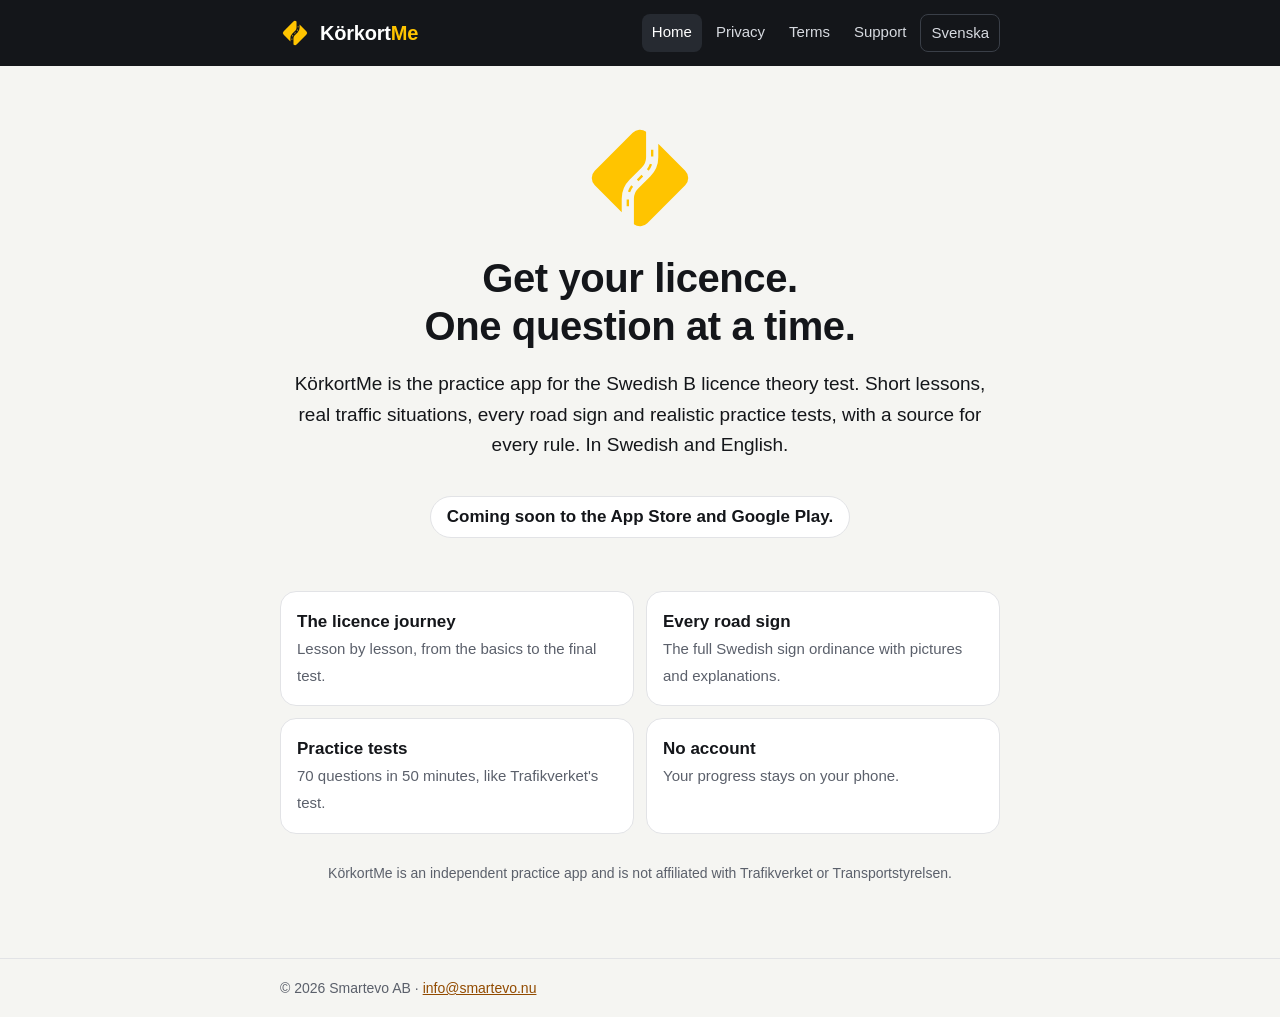
==== index.html @ c3d44499 "Publish KörkortMe website" ====
<!doctype html><html lang="sv"><head><meta charset="utf-8">
<title>KörkortMe</title><meta name="viewport" content="width=device-width,initial-scale=1">
<link rel="icon" href="favicon.svg" type="image/svg+xml">
<script>location.replace((navigator.language||'sv').toLowerCase().startsWith('sv')?'sv/':'en/');</script>
<meta http-equiv="refresh" content="1;url=sv/"></head>
<body><p><a href="sv/">Svenska</a> · <a href="en/">English</a></p></body></html>
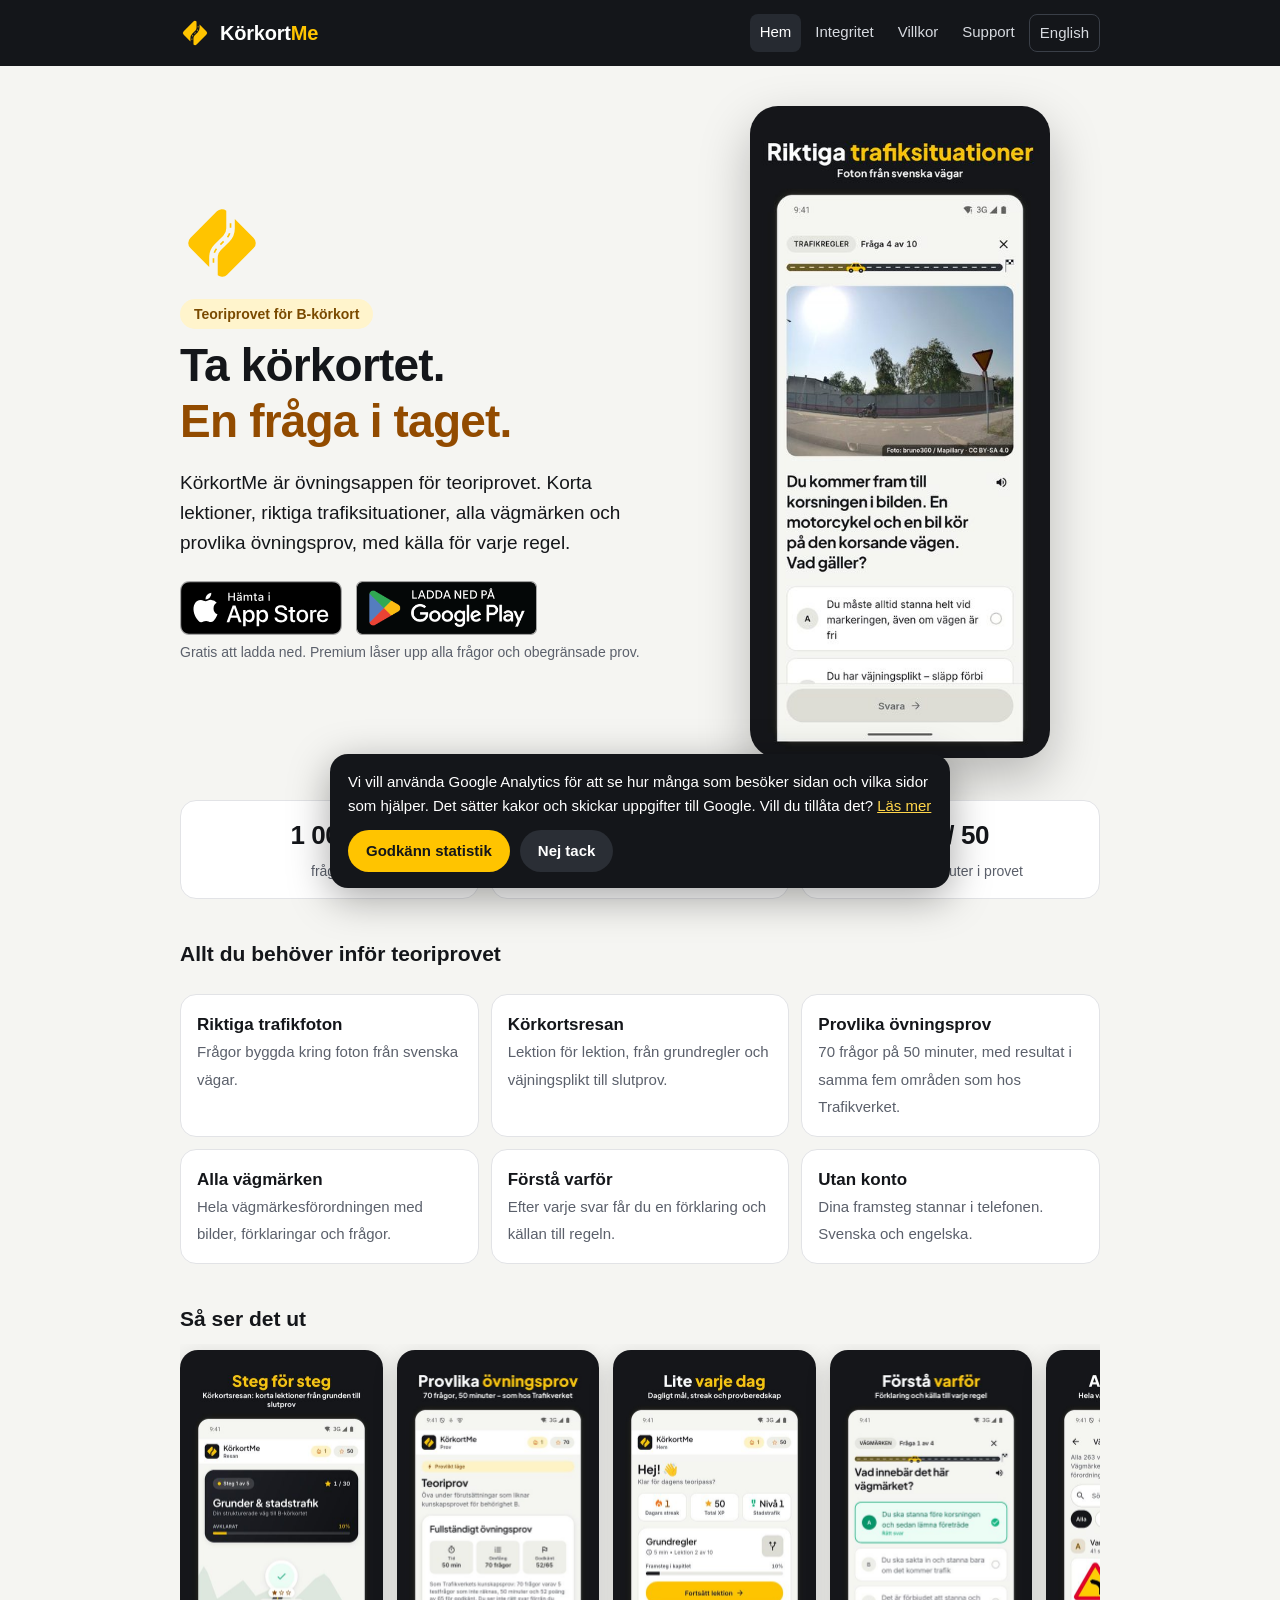
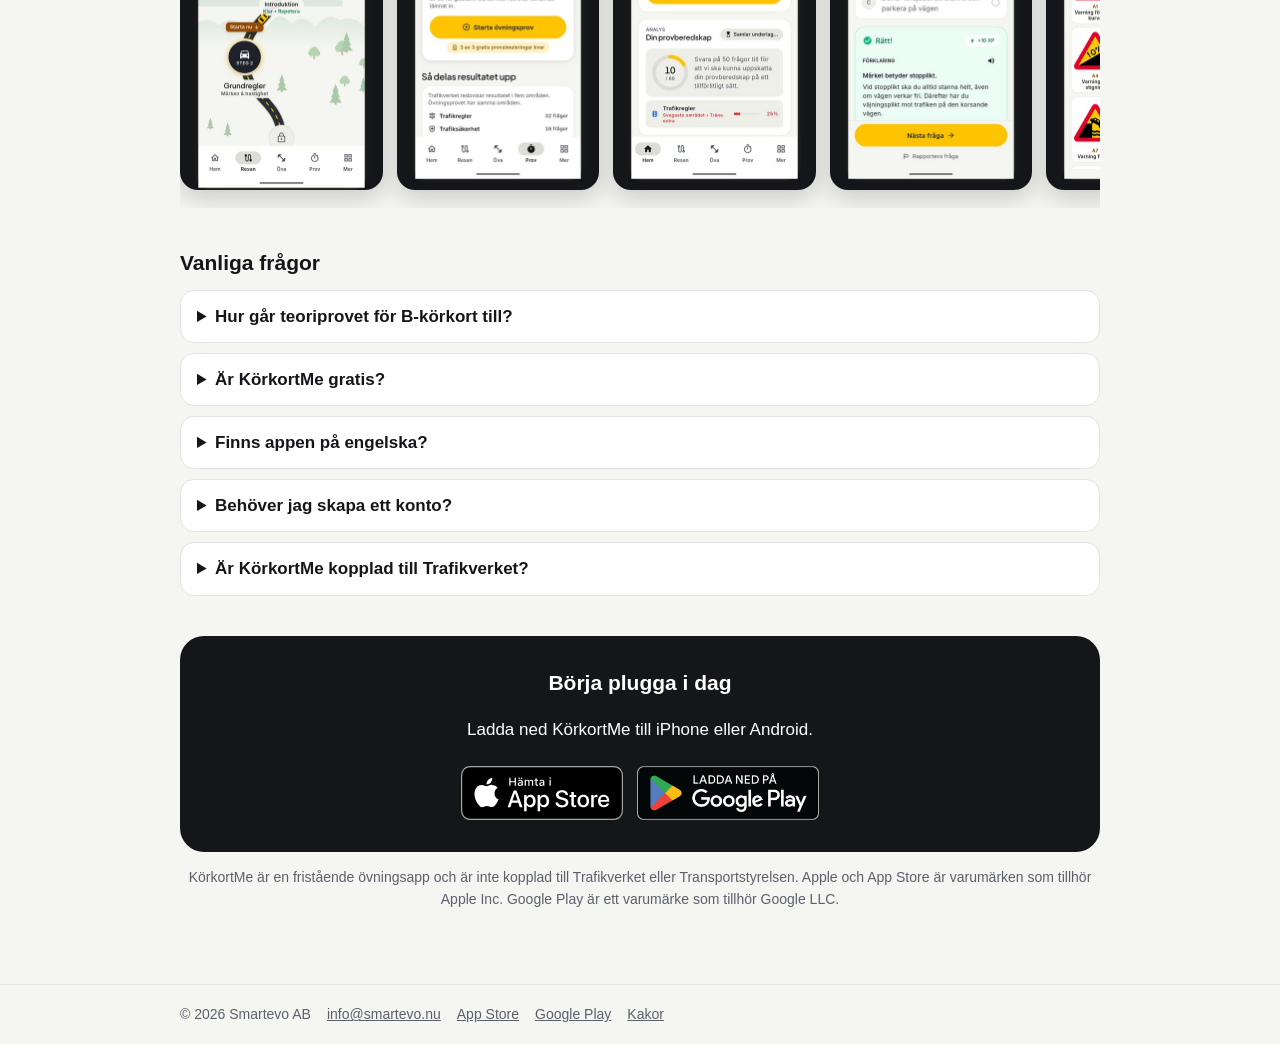
==== commit 7fbd16ad: "Publish KörkortMe website" ====
--- a/index.html
+++ b/index.html
@@ -1,6 +1,86 @@
-<!doctype html><html lang="sv"><head><meta charset="utf-8">
-<title>KörkortMe</title><meta name="viewport" content="width=device-width,initial-scale=1">
-<link rel="icon" href="favicon.svg" type="image/svg+xml">
-<script>location.replace((navigator.language||'sv').toLowerCase().startsWith('sv')?'sv/':'en/');</script>
-<meta http-equiv="refresh" content="1;url=sv/"></head>
-<body><p><a href="sv/">Svenska</a> · <a href="en/">English</a></p></body></html>
+<!doctype html>
+<html lang="sv"><head><meta charset="utf-8"><meta name="viewport" content="width=device-width,initial-scale=1">
+<title>KörkortMe: plugga till teoriprovet för B-körkort</title>
+<meta name="description" content="Öva till teoriprovet för B-körkort med KörkortMe. Frågor med riktiga trafikfoton, alla vägmärken, korta lektioner och provlika övningsprov. Gratis att ladda ned för iPhone och Android.">
+<link rel="canonical" href="https://korkortme.se/"><link rel="alternate" hreflang="sv" href="https://korkortme.se/"><link rel="alternate" hreflang="en" href="https://korkortme.se/en/"><link rel="alternate" hreflang="x-default" href="https://korkortme.se/">
+<meta property="og:type" content="website"><meta property="og:site_name" content="KörkortMe">
+<meta property="og:title" content="KörkortMe: plugga till teoriprovet för B-körkort"><meta property="og:description" content="Öva till teoriprovet för B-körkort med KörkortMe. Frågor med riktiga trafikfoton, alla vägmärken, korta lektioner och provlika övningsprov. Gratis att ladda ned för iPhone och Android.">
+<meta property="og:url" content="https://korkortme.se/"><meta property="og:image" content="https://korkortme.se/assets/og_sv.jpg">
+<meta property="og:image:width" content="1200"><meta property="og:image:height" content="630">
+<meta property="og:locale" content="sv_SE">
+<meta name="twitter:card" content="summary_large_image">
+<meta name="apple-itunes-app" content="app-id=6818624249">
+<meta name="theme-color" content="#14161A">
+<link rel="icon" href="favicon.svg" type="image/svg+xml"><link rel="apple-touch-icon" href="assets/apple-touch-icon.png">
+<link rel="stylesheet" href="style.css?v=b91ab4fe"><script type="application/ld+json">{"@context": "https://schema.org", "@type": "MobileApplication", "name": "KörkortMe", "operatingSystem": "iOS, Android", "applicationCategory": "EducationalApplication", "inLanguage": ["sv", "en"], "description": "Öva till teoriprovet för B-körkort med KörkortMe. Frågor med riktiga trafikfoton, alla vägmärken, korta lektioner och provlika övningsprov. Gratis att ladda ned för iPhone och Android.", "url": "https://korkortme.se/", "image": "https://korkortme.se/assets/og_sv.jpg", "downloadUrl": ["https://apps.apple.com/se/app/k%C3%B6rkortme-k%C3%B6rkort-teori/id6818624249", "https://play.google.com/store/apps/details?id=se.korkortme.app"], "offers": {"@type": "Offer", "price": "0", "priceCurrency": "SEK"}, "publisher": {"@type": "Organization", "name": "Smartevo AB", "email": "info@smartevo.nu", "url": "https://korkortme.se/"}}</script><script type="application/ld+json">{"@context": "https://schema.org", "@type": "FAQPage", "mainEntity": [{"@type": "Question", "name": "Hur går teoriprovet för B-körkort till?", "acceptedAnswer": {"@type": "Answer", "text": "Kunskapsprovet hos Trafikverket har 70 frågor, varav 5 är testfrågor som inte räknas. Du har 50 minuter på dig och behöver 52 rätt av 65 för att bli godkänd. Övningsproven i KörkortMe är upplagda på samma sätt."}}, {"@type": "Question", "name": "Är KörkortMe gratis?", "acceptedAnswer": {"@type": "Answer", "text": "Appen är gratis att ladda ned. Det mesta av första kapitlet, den första lektionen i varje annat kapitel, alla vägmärken och tre övningsprov ingår gratis. Med Premium får du alla frågor och lektioner och obegränsade övningsprov. Premium köps för en period, från en vecka till tolv månader, och förnyas inte automatiskt."}}, {"@type": "Question", "name": "Finns appen på engelska?", "acceptedAnswer": {"@type": "Answer", "text": "Ja. Appen finns på svenska och engelska, och i lektionerna kan du visa frågorna på svenska, som på provet."}}, {"@type": "Question", "name": "Behöver jag skapa ett konto?", "acceptedAnswer": {"@type": "Answer", "text": "Nej. Du kommer igång direkt, och dina framsteg sparas bara i din telefon."}}, {"@type": "Question", "name": "Är KörkortMe kopplad till Trafikverket?", "acceptedAnswer": {"@type": "Answer", "text": "Nej. KörkortMe är en fristående övningsapp. Det riktiga provet bokar du hos Trafikverket."}}]}</script><script>
+(function(){var ID="G-DRVMNP7HHS",K='km_consent';
+function load(){if(window.__kmga)return;window.__kmga=1;window.dataLayer=window.dataLayer||[];window.gtag=function(){dataLayer.push(arguments)};
+gtag('consent','default',{analytics_storage:'denied',ad_storage:'denied',ad_user_data:'denied',ad_personalization:'denied'});gtag('consent','update',{analytics_storage:'granted'});gtag('set','ads_data_redaction',true);gtag('js',new Date());gtag('config',ID,{cookie_expires:34164000,allow_google_signals:false,allow_ad_personalization_signals:false});var s=document.createElement('script');s.async=true;
+s.src='https://www.googletagmanager.com/gtag/js?id='+ID;document.head.appendChild(s);}
+function clear(){document.cookie.split(';').forEach(function(c){var n=c.split('=')[0].trim();if(n.indexOf('_ga')===0){
+['',';domain='+location.hostname,';domain=.'+location.hostname.replace(/^www\./,'')].forEach(function(d){document.cookie=n+'=;max-age=0;path=/'+d;});}});}
+var c=null;try{c=localStorage.getItem(K)}catch(e){}
+if(c==='yes')load();
+document.addEventListener('DOMContentLoaded',function(){var b=document.getElementById('consent');if(!b)return;
+if(c===null)b.hidden=false;
+b.querySelector('.yes').onclick=function(){try{localStorage.setItem(K,'yes')}catch(e){}b.hidden=true;load();};
+b.querySelector('.no').onclick=function(){try{localStorage.setItem(K,'no')}catch(e){}b.hidden=true;if(window.__kmga){gtag('consent','update',{analytics_storage:'denied'});clear();setTimeout(function(){location.reload()},300);}else{clear();}};
+var o=document.getElementById('cookie-settings');if(o)o.onclick=function(e){e.preventDefault();b.hidden=false;};});
+})();
+</script></head>
+<body><header><div class="bar"><a class="brand" href="./"><svg viewBox="0 0 256 256" role="img" aria-label="KörkortMe"><path fill="#FFC400" d="M141 29.36 L141 83.77 A31 31 0 0 1 131.92 105.69 L105.69 131.92 A57 57 0 0 0 89 172.23 L89 201 L31.56 143.56 A22 22 0 0 1 31.56 112.44 L112.44 31.56 A22 22 0 0 1 141 29.36 Z M115 226.64 L115 172.23 A31 31 0 0 1 124.08 150.31 L150.31 124.08 A57 57 0 0 0 167 83.77 L167 55 L224.44 112.44 A22 22 0 0 1 224.44 143.56 L143.56 224.44 A22 22 0 0 1 115 226.64 Z M124.82 134.72 L134.72 124.82 L131.18 121.28 L121.28 131.18 Z M102.21 156.58 A46.5 46.5 0 0 1 109.31 143.66 L113.25 146.74 A41.5 41.5 0 0 0 106.92 158.26 Z M104.5 188.12 L104.5 174.12 L99.5 174.12 L99.5 188.12 Z M153.79 99.42 A46.5 46.5 0 0 1 146.69 112.34 L142.75 109.26 A41.5 41.5 0 0 0 149.08 97.74 Z M151.5 67.88 L151.5 81.88 L156.5 81.88 L156.5 67.88 Z"/></svg><span>Körkort<b>Me</b></span></a>
+<nav><a href="./" aria-current=page>Hem</a><a href="sv/integritet.html">Integritet</a><a href="sv/villkor.html">Villkor</a><a href="sv/support.html">Support</a><a class="lang" href="en/" hreflang="en">English</a></nav></div></header>
+<main class="home"><section class="hero">
+  <div>
+    <div class="mark"><svg viewBox="0 0 256 256" role="img" aria-label="KörkortMe"><path fill="#FFC400" d="M141 29.36 L141 83.77 A31 31 0 0 1 131.92 105.69 L105.69 131.92 A57 57 0 0 0 89 172.23 L89 201 L31.56 143.56 A22 22 0 0 1 31.56 112.44 L112.44 31.56 A22 22 0 0 1 141 29.36 Z M115 226.64 L115 172.23 A31 31 0 0 1 124.08 150.31 L150.31 124.08 A57 57 0 0 0 167 83.77 L167 55 L224.44 112.44 A22 22 0 0 1 224.44 143.56 L143.56 224.44 A22 22 0 0 1 115 226.64 Z M124.82 134.72 L134.72 124.82 L131.18 121.28 L121.28 131.18 Z M102.21 156.58 A46.5 46.5 0 0 1 109.31 143.66 L113.25 146.74 A41.5 41.5 0 0 0 106.92 158.26 Z M104.5 188.12 L104.5 174.12 L99.5 174.12 L99.5 188.12 Z M153.79 99.42 A46.5 46.5 0 0 1 146.69 112.34 L142.75 109.26 A41.5 41.5 0 0 0 149.08 97.74 Z M151.5 67.88 L151.5 81.88 L156.5 81.88 L156.5 67.88 Z"/></svg></div>
+    <span class="kicker">Teoriprovet för B-körkort</span>
+    <h1>Ta körkortet.<br><em>En fråga i taget.</em></h1>
+    <p class="lead">KörkortMe är övningsappen för teoriprovet. Korta lektioner, riktiga trafiksituationer, alla vägmärken och provlika övningsprov, med källa för varje regel.</p>
+    <div class="badges"><a href="https://apps.apple.com/se/app/k%C3%B6rkortme-k%C3%B6rkort-teori/id6818624249" rel="noopener"><img class="apple" src="assets/appstore_sv.svg?v=d06e2189" alt="Hämta i App Store" width="162" height="54"></a><a href="https://play.google.com/store/apps/details?id=se.korkortme.app" rel="noopener"><img class="google" src="assets/googleplay_sv.png?v=f3d07448" alt="Ladda ned på Google Play" width="182" height="54"></a></div>
+    <p class="free">Gratis att ladda ned. Premium låser upp alla frågor och obegränsade prov.</p>
+  </div>
+  <img class="phone" src="img/sv_01_photo.jpg" alt="Fråga med foto från en svensk väg" width="300" height="652">
+</section>
+
+<div class="stats">
+  <div><b>1 000+</b><span>frågor</span></div>
+  <div><b>263</b><span>vägmärken</span></div>
+  <div><b>70 / 50</b><span>frågor / minuter i provet</span></div>
+</div>
+
+<h2>Allt du behöver inför teoriprovet</h2>
+<ul class="features">
+  <li><strong>Riktiga trafikfoton</strong><span>Frågor byggda kring foton från svenska vägar.</span></li>
+  <li><strong>Körkortsresan</strong><span>Lektion för lektion, från grundregler och väjningsplikt till slutprov.</span></li>
+  <li><strong>Provlika övningsprov</strong><span>70 frågor på 50 minuter, med resultat i samma fem områden som hos Trafikverket.</span></li>
+  <li><strong>Alla vägmärken</strong><span>Hela vägmärkesförordningen med bilder, förklaringar och frågor.</span></li>
+  <li><strong>Förstå varför</strong><span>Efter varje svar får du en förklaring och källan till regeln.</span></li>
+  <li><strong>Utan konto</strong><span>Dina framsteg stannar i telefonen. Svenska och engelska.</span></li>
+</ul>
+
+<h2>Så ser det ut</h2>
+<div class="shots"><img src="img/sv_03_journey.jpg" alt="Körkortsresan, lektion för lektion" width="203" height="440" loading="lazy"><img src="img/sv_05_test.jpg" alt="Provlikt övningsprov" width="203" height="440" loading="lazy"><img src="img/sv_06_home.jpg" alt="Hem med dagligt mål" width="203" height="440" loading="lazy"><img src="img/sv_02_answer.jpg" alt="Förklaring och källa efter varje svar" width="203" height="440" loading="lazy"><img src="img/sv_04_signs.jpg" alt="Alla vägmärken med bilder" width="203" height="440" loading="lazy"></div>
+
+<h2>Vanliga frågor</h2>
+<div class="faq">
+  <details><summary>Hur går teoriprovet för B-körkort till?</summary>
+  <p>Kunskapsprovet hos Trafikverket har 70 frågor, varav 5 är testfrågor som inte räknas. Du har 50 minuter på dig och behöver 52 rätt av 65 för att bli godkänd. Övningsproven i KörkortMe är upplagda på samma sätt.</p></details>
+  <details><summary>Är KörkortMe gratis?</summary>
+  <p>Appen är gratis att ladda ned. Det mesta av första kapitlet, den första lektionen i varje annat kapitel, alla vägmärken och tre övningsprov ingår gratis. Med Premium får du alla frågor och lektioner och obegränsade övningsprov. Premium köps för en period, från en vecka till tolv månader, och förnyas inte automatiskt.</p></details>
+  <details><summary>Finns appen på engelska?</summary>
+  <p>Ja. Appen finns på svenska och engelska, och i lektionerna kan du visa frågorna på svenska, som på provet.</p></details>
+  <details><summary>Behöver jag skapa ett konto?</summary>
+  <p>Nej. Du kommer igång direkt, och dina framsteg sparas bara i din telefon.</p></details>
+  <details><summary>Är KörkortMe kopplad till Trafikverket?</summary>
+  <p>Nej. KörkortMe är en fristående övningsapp. Det riktiga provet bokar du hos Trafikverket.</p></details>
+</div>
+
+<section class="cta">
+  <h2>Börja plugga i dag</h2>
+  <p>Ladda ned KörkortMe till iPhone eller Android.</p>
+  <div class="badges"><a href="https://apps.apple.com/se/app/k%C3%B6rkortme-k%C3%B6rkort-teori/id6818624249" rel="noopener"><img class="apple" src="assets/appstore_sv.svg?v=d06e2189" alt="Hämta i App Store" width="162" height="54"></a><a href="https://play.google.com/store/apps/details?id=se.korkortme.app" rel="noopener"><img class="google" src="assets/googleplay_sv.png?v=f3d07448" alt="Ladda ned på Google Play" width="182" height="54"></a></div>
+</section>
+<p class="small">KörkortMe är en fristående övningsapp och är inte kopplad till Trafikverket eller Transportstyrelsen. Apple och App Store är varumärken som tillhör Apple Inc. Google Play är ett varumärke som tillhör Google LLC.</p>
+</main>
+<footer><div><span>© 2026 Smartevo AB</span><a href="mailto:info@smartevo.nu">info@smartevo.nu</a><a href="https://apps.apple.com/se/app/k%C3%B6rkortme-k%C3%B6rkort-teori/id6818624249">App Store</a><a href="https://play.google.com/store/apps/details?id=se.korkortme.app">Google Play</a><a href="#" id="cookie-settings">Kakor</a></div></footer>
+<div id="consent" hidden role="dialog" aria-live="polite"><p>Vi vill använda Google Analytics för att se hur många som besöker sidan och vilka sidor som hjälper. Det sätter kakor och skickar uppgifter till Google. Vill du tillåta det? <a href="sv/integritet.html#webbplatsen">Läs mer</a></p><div class="row"><button class="yes">Godkänn statistik</button><button class="no">Nej tack</button></div></div></body></html>
--- a/style.css
+++ b/style.css
@@ -0,0 +1,56 @@
+:root{--ink:#14161A;--paper:#F5F5F2;--card:#fff;--amber:#FFC400;--deep:#924B00;--muted:#5B606B;--line:#E2E3E6}
+@media (prefers-color-scheme:dark){:root{--paper:#0F1114;--card:#181B20;--ink:#F2F3F5;--muted:#A3A8B3;--line:#2A2E35;--deep:#FFD54A}}
+*{box-sizing:border-box}html{-webkit-text-size-adjust:100%}
+body{margin:0;background:var(--paper);color:var(--ink);font:17px/1.6 -apple-system,BlinkMacSystemFont,"Segoe UI",Roboto,Helvetica,Arial,sans-serif}
+a{color:var(--deep)}
+header{background:#14161A;color:#fff}
+.bar{max-width:960px;margin:0 auto;padding:14px 20px;display:flex;align-items:center;gap:12px;flex-wrap:wrap}
+.brand{display:flex;align-items:center;gap:10px;color:#fff;text-decoration:none;font-weight:800;font-size:20px;letter-spacing:-.2px}
+.brand svg{width:30px;height:30px}.brand b{color:#FFC400}
+nav{margin-left:auto;display:flex;gap:4px;flex-wrap:wrap}
+nav a{color:#D7DAE0;text-decoration:none;padding:6px 10px;border-radius:8px;font-size:15px}
+nav a[aria-current]{background:#262A31;color:#fff}
+nav a.lang{border:1px solid #3A3F48}
+main{max-width:760px;margin:0 auto;padding:28px 20px 60px}
+main.home{max-width:960px}
+h1{font-size:32px;line-height:1.2;margin:.2em 0 .3em;letter-spacing:-.4px}
+h2{font-size:21px;margin:1.8em 0 .4em}h3{font-size:17px;margin:1.4em 0 .2em}
+.meta{color:var(--muted);font-size:14px;margin-top:0}
+.lead{font-size:19px}
+ul{padding-left:1.2em}li{margin:.25em 0}
+.hero{display:grid;grid-template-columns:1.1fr .9fr;gap:32px;align-items:center;padding:12px 0 8px}
+.hero h1{font-size:46px;letter-spacing:-.8px}
+.hero .mark{line-height:0;margin:0 0 14px}.hero .mark svg{width:84px;height:84px}
+.hero h1 em{font-style:normal;color:var(--deep)}
+.kicker{display:inline-block;background:#FFF4CC;color:#7A4A00;border-radius:999px;padding:4px 14px;font-weight:700;font-size:14px}
+@media (prefers-color-scheme:dark){.kicker{background:#3A3115;color:#FFD54A}}
+.badges{display:flex;flex-wrap:wrap;align-items:center;gap:14px;margin:22px 0 6px}
+.badges a{display:inline-block;line-height:0}
+.badges img.apple{height:54px;width:auto}
+.badges img.google{height:54px;width:auto}
+.free{color:var(--muted);font-size:14px;margin:6px 0 0}
+.phone{justify-self:center;width:min(300px,80vw);border-radius:28px;box-shadow:0 20px 50px rgba(0,0,0,.25);display:block}
+.stats{display:grid;grid-template-columns:repeat(3,1fr);gap:12px;margin:34px 0 8px;text-align:center}
+.stats div{background:var(--card);border:1px solid var(--line);border-radius:16px;padding:14px 8px}
+.stats b{display:block;font-size:26px;letter-spacing:-.4px}.stats span{color:var(--muted);font-size:14px}
+.features{list-style:none;padding:0;display:grid;grid-template-columns:repeat(auto-fit,minmax(260px,1fr));gap:12px;margin:24px 0}
+.features li{background:var(--card);border:1px solid var(--line);border-radius:16px;padding:16px;margin:0}
+.features strong{display:block}.features span{color:var(--muted);font-size:15px}
+.shots{display:flex;gap:14px;overflow-x:auto;padding:6px 2px 18px;scroll-snap-type:x mandatory;-webkit-overflow-scrolling:touch}
+.shots img{height:440px;width:auto;border-radius:18px;scroll-snap-align:start;flex:0 0 auto;box-shadow:0 8px 24px rgba(0,0,0,.18)}
+.faq details{background:var(--card);border:1px solid var(--line);border-radius:14px;padding:12px 16px;margin:10px 0}
+.faq summary{cursor:pointer;font-weight:700}
+.faq p{margin:.6em 0 .2em}
+.cta{background:#14161A;color:#fff;border-radius:24px;padding:26px 24px;margin:40px 0 10px;text-align:center}
+.cta h2{margin:.2em 0 .2em;color:#fff}.cta .badges{justify-content:center}
+.small{color:var(--muted);font-size:14px;text-align:center}
+footer{border-top:1px solid var(--line);color:var(--muted);font-size:14px}
+footer div{max-width:960px;margin:0 auto;padding:18px 20px;display:flex;flex-wrap:wrap;gap:6px 16px}
+footer a{color:var(--muted)}
+#consent{position:fixed;left:12px;right:12px;bottom:12px;max-width:620px;margin:0 auto;background:#14161A;color:#fff;border-radius:18px;padding:16px 18px;box-shadow:0 10px 40px rgba(0,0,0,.35);z-index:10;font-size:15px}
+#consent p{margin:0 0 12px}#consent a{color:#FFD54A}
+#consent .row{display:flex;gap:10px;flex-wrap:wrap}
+#consent button{font:inherit;font-weight:700;border-radius:999px;padding:9px 18px;border:0;cursor:pointer}
+#consent .yes{background:#FFC400;color:#14161A}#consent .no{background:#2A2E35;color:#fff}
+@media (max-width:760px){.hero{grid-template-columns:1fr;text-align:center}.hero .badges{justify-content:center}.hero .mark svg{width:96px;height:96px}.hero h1{font-size:36px}.phone{width:min(260px,70vw)}.shots img{height:380px}}
+@media (max-width:520px){h1{font-size:27px}.hero h1{font-size:32px}nav{margin-left:0;width:100%;gap:2px}nav a{padding:5px 8px;font-size:14px}.stats b{font-size:20px}.stats span{font-size:13px}.badges{gap:10px;justify-content:center}.badges img.apple,.badges img.google{height:46px}}
